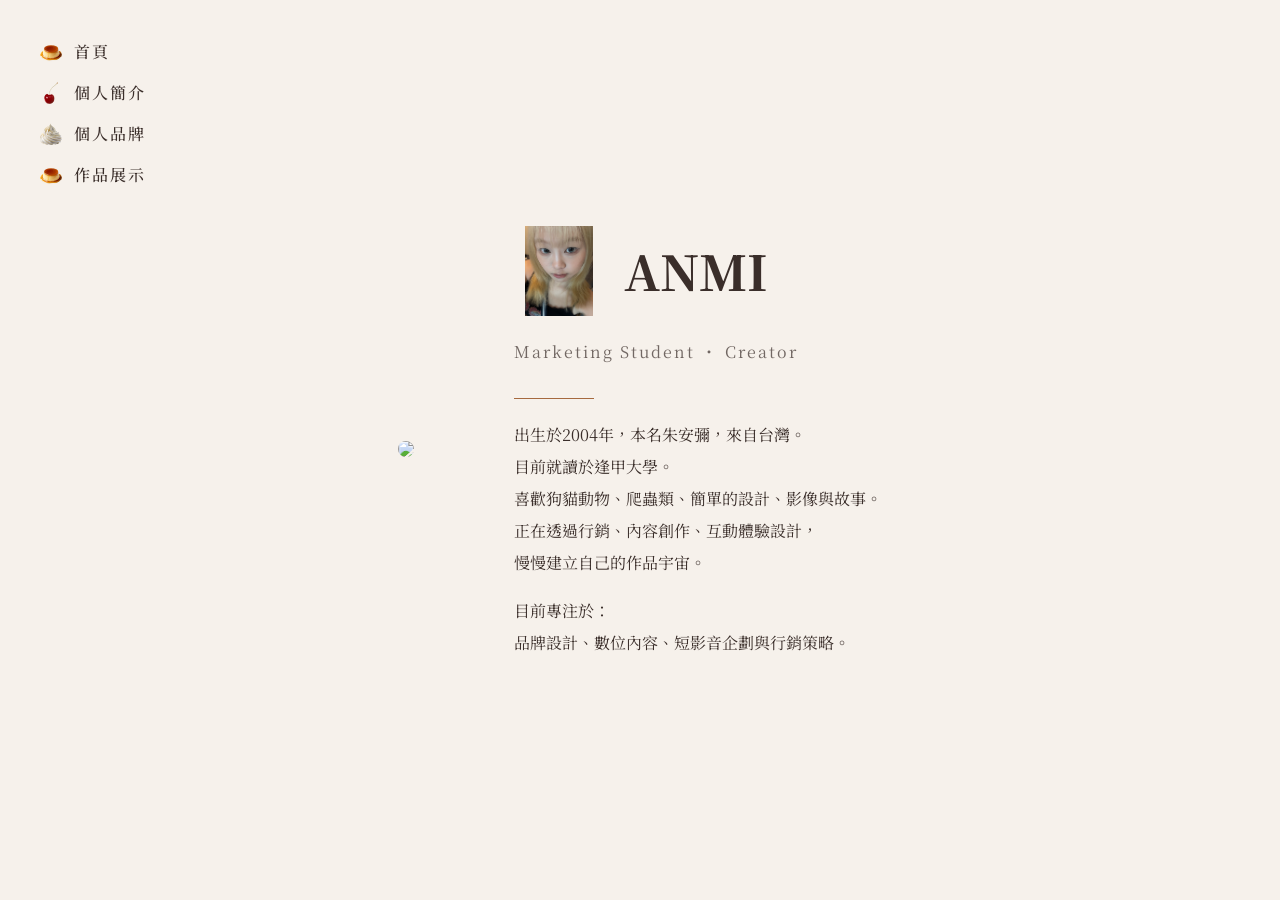
==== about.html @ d18559c6 "Portfolio website update" ====
<!DOCTYPE html>

<html lang="zh-Hant">

<head>

<meta charset="UTF-8">

<meta
name="viewport"
content="width=device-width, initial-scale=1.0">

<title>

About Anmi

</title>

<link
href="https://fonts.googleapis.com/css2?family=Noto+Serif+TC:wght@400;500&family=Zen+Old+Mincho&display=swap"
rel="stylesheet">

<link
rel="stylesheet"
href="style.css">

</head>

<body>

<nav class="side-menu">

<a href="index.html">

<img
src="images/pudding-icon.png">

首頁

</a>

<a href="about.html">

<img
src="images/cherry-icon.png">

個人簡介

</a>

<a href="brand.html">

<img
src="images/cream-icon.png">

個人品牌

</a>

<a href="projects.html">

<img
src="images/pudding-icon.png">

作品展示

</a>

</nav>

<div class="about-container">

<div class="profile-image">

<img
src="images/profile.png">

</div>

<div class="about-text">

<div class="name-row">

<img
src="images/me.jpg"
class="profile-small"
id="anmiPhoto">

<h1>

ANMI

</h1>

</div>

<p class="subtitle">

Marketing Student ・ Creator

</p>

<div class="line"></div>

<p>

出生於2004年，本名朱安彌，來自台灣。<br>

目前就讀於逢甲大學。<br>

喜歡狗貓動物、爬蟲類、簡單的設計、影像與故事。<br>

正在透過行銷、內容創作、互動體驗設計，<br>

慢慢建立自己的作品宇宙。

</p>

<p>

目前專注於：<br>

品牌設計、數位內容、短影音企劃與行銷策略。

</p>

</div>

</div>

<script>

const photo =
document.getElementById(
"anmiPhoto"
);

photo.addEventListener(
"click",

function(){

const eat =
confirm(

"⚠️ 請勿食用 ANMI！！\n\n否則他會缺一塊。\n\n是否確定要食用 ANMI？"

);

if(eat){

photo.src =
"images/me-bite.png";

}

}

);

</script>

</body>

</html>
---- style.css ----
body{
margin:0;
background:#F6F1EB;
font-family:'Noto Serif TC','Zen Old Mincho',serif;
color:#3A2E2A;
cursor:url("./images/fork.png") 8 8,pointer;
}

a,
a:hover,
.hotspot,
.hotspot:hover,
.side-menu a,
.side-menu a:hover{
cursor:url("./images/fork.png") 8 8,pointer;
}

body:active,
a:active,
.hotspot:active,
.side-menu a:active{
cursor:url("./images/fork-scoop.png") 8 8,pointer;
}

.container{
width:100%;
min-height:100vh;
display:flex;
flex-direction:column;
justify-content:center;
align-items:center;
}

.title{
margin-bottom:30px;
letter-spacing:6px;
font-weight:300;
font-size:32px;
}

.pudding-container{
position:relative;
width:540px;
}

.pudding{
width:100%;
display:block;
}

.hotspot{
position:absolute;
text-decoration:none;
color:#3A2E2A;
font-size:18px;
display:flex;
align-items:center;
gap:10px;
transition:.3s;
font-weight:500;
z-index:10;
}

.hotspot:hover{
transform:scale(1.08);
}

.hotspot-icon{
width:22px;
height:22px;
object-fit:contain;
display:block;
}

.cherry{
top:12%;
right:-28%;
}

.cream{
top:40%;
left:-28%;
}

.pudding-link{
bottom:12%;
right:-32%;
}

.side-menu{
position:absolute;
top:40px;
left:40px;
display:flex;
flex-direction:column;
gap:18px;
z-index:9999;
}

.side-menu a{
display:flex;
align-items:center;
gap:12px;
text-decoration:none;
color:#3A2E2A;
font-size:16px;
font-weight:500;
letter-spacing:2px;
transition:.3s;
}

.side-menu a:hover{
transform:translateX(8px);
color:#A66A3F;
}

.side-menu img{
width:22px;
height:22px;
object-fit:contain;
}
*{
cursor:url("./images/fork.png") 8 8,pointer;
}

*:active{
cursor:url("./images/fork-scoop.png") 8 8,pointer;
}
.about-container{

width:100%;

max-width:1100px;

margin:auto;

min-height:100vh;

display:flex;

align-items:center;

justify-content:center;

gap:100px;

padding:0 80px;

box-sizing:border-box;

}

.profile-image img{

width:320px;

border-radius:20px;

}

.about-text{

max-width:800px;

}

.about-text h1{

font-size:48px;

font-weight:800;

margin:0;

}

.subtitle{

letter-spacing:2px;

opacity:.7;

margin-bottom:30px;

}

.line{

width:80px;

height:1px;

background:#A66A3F;

margin:20px 0;

}

.about-text p{

line-height:2;

font-size:16px;

}
.name-row{

display:flex;

align-items:center;

gap:20px;

margin-bottom:20px;

}

.profile-small{

width:90px;

height:90px;

border-radius:50%;

object-fit:contain;

cursor:pointer;

border:2px solid #D9C2A8;

box-shadow:

0 4px 12px

rgba(0,0,0,.08);

}
.profile-small{
width:90px !important;
height:90px !important;
border-radius:0 !important;
border:none !important;
box-shadow:none !important;
object-fit:contain !important;
cursor:pointer;
transition:.35s;
}
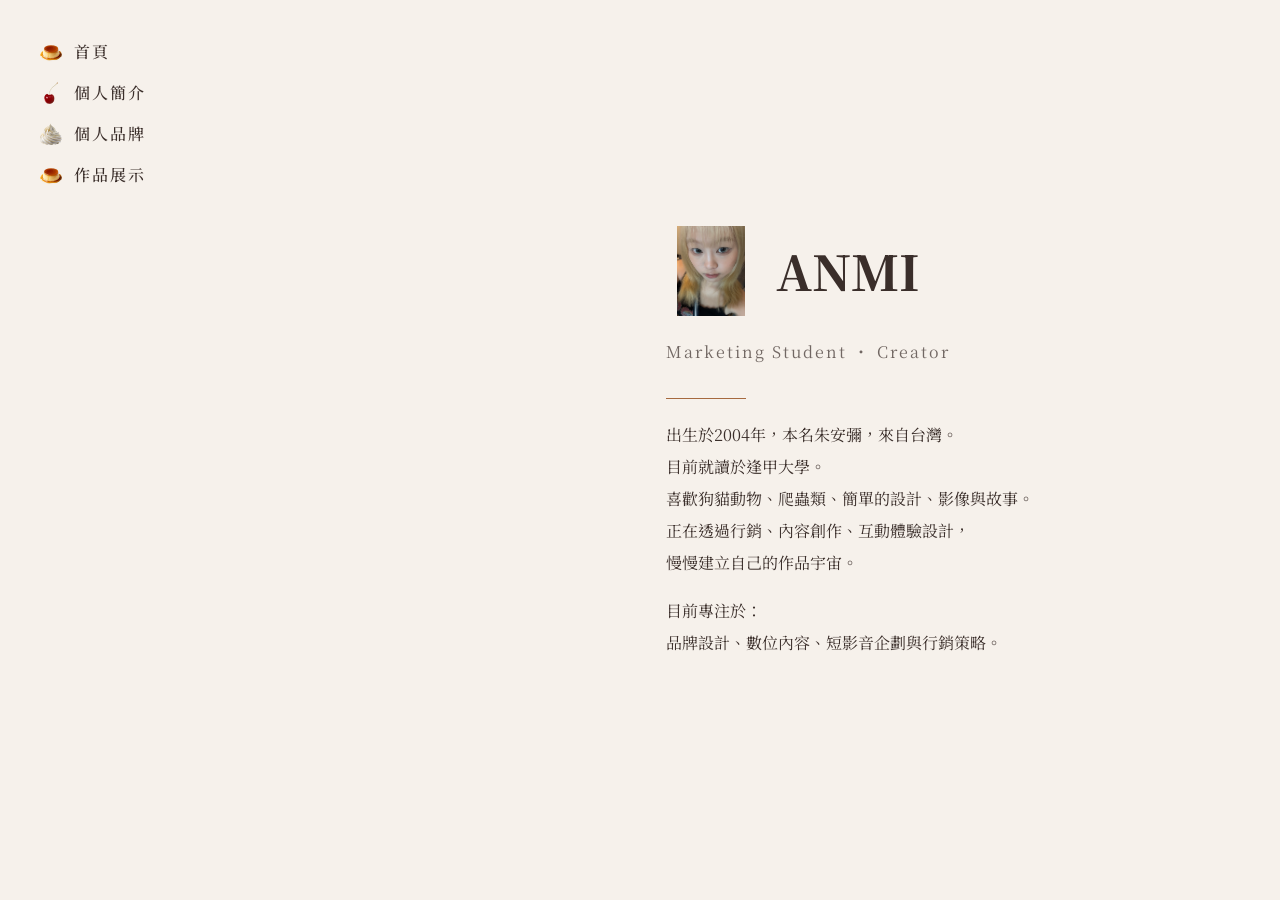
==== commit 1be22dd3: "popup update" ====
--- a/about.html
+++ b/about.html
@@ -1,165 +1,110 @@
 <!DOCTYPE html>
-
 <html lang="zh-Hant">
 
 <head>
+<meta charset="UTF-8">
+<meta name="viewport" content="width=device-width, initial-scale=1.0">
 
-<meta charset="UTF-8">
+<title>About Anmi</title>
 
-<meta
-name="viewport"
-content="width=device-width, initial-scale=1.0">
-
-<title>
-
-About Anmi
-
-</title>
-
-<link
-href="https://fonts.googleapis.com/css2?family=Noto+Serif+TC:wght@400;500&family=Zen+Old+Mincho&display=swap"
-rel="stylesheet">
-
-<link
-rel="stylesheet"
-href="style.css">
-
+<link href="https://fonts.googleapis.com/css2?family=Noto+Serif+TC:wght@400;500&family=Zen+Old+Mincho&display=swap" rel="stylesheet">
+<link rel="stylesheet" href="style.css">
 </head>
 
 <body>
 
 <nav class="side-menu">
+  <a href="index.html">
+    <img src="images/pudding-icon.png">
+    首頁
+  </a>
 
-<a href="index.html">
+  <a href="about.html">
+    <img src="images/cherry-icon.png">
+    個人簡介
+  </a>
 
-<img
-src="images/pudding-icon.png">
+  <a href="brand.html">
+    <img src="images/cream-icon.png">
+    個人品牌
+  </a>
 
-首頁
-
-</a>
-
-<a href="about.html">
-
-<img
-src="images/cherry-icon.png">
-
-個人簡介
-
-</a>
-
-<a href="brand.html">
-
-<img
-src="images/cream-icon.png">
-
-個人品牌
-
-</a>
-
-<a href="projects.html">
-
-<img
-src="images/pudding-icon.png">
-
-作品展示
-
-</a>
-
+  <a href="projects.html">
+    <img src="images/pudding-icon.png">
+    作品展示
+  </a>
 </nav>
 
 <div class="about-container">
 
-<div class="profile-image">
+  <div class="about-text">
 
-<img
-src="images/profile.png">
+    <div class="name-row">
+      <img src="images/me.jpg" class="profile-small" id="anmiPhoto">
+      <h1>ANMI</h1>
+    </div>
+
+    <p class="subtitle">Marketing Student ・ Creator</p>
+
+    <div class="line"></div>
+
+    <p>
+      出生於2004年，本名朱安彌，來自台灣。<br>
+      目前就讀於逢甲大學。<br>
+      喜歡狗貓動物、爬蟲類、簡單的設計、影像與故事。<br>
+      正在透過行銷、內容創作、互動體驗設計，<br>
+      慢慢建立自己的作品宇宙。
+    </p>
+
+    <p>
+      目前專注於：<br>
+      品牌設計、數位內容、短影音企劃與行銷策略。
+    </p>
+
+  </div>
 
 </div>
 
-<div class="about-text">
+<div id="eatPopup" class="popup">
+  <div class="popup-box">
 
-<div class="name-row">
+    <div class="popup-title">🚨SYSTEM ALERT🚨</div>
 
-<img
-src="images/me.jpg"
-class="profile-small"
-id="anmiPhoto">
+    <p>⚠️ 請勿食用 ANMI！！</p>
+    <p>否則他會缺一塊。</p>
+    <p>是否確定要食用 ANMI？</p>
 
-<h1>
+    <div class="popup-buttons">
+      <button id="eatBtn">仍要食用</button>
+      <button id="cancelBtn">放棄</button>
+    </div>
 
-ANMI
-
-</h1>
-
-</div>
-
-<p class="subtitle">
-
-Marketing Student ・ Creator
-
-</p>
-
-<div class="line"></div>
-
-<p>
-
-出生於2004年，本名朱安彌，來自台灣。<br>
-
-目前就讀於逢甲大學。<br>
-
-喜歡狗貓動物、爬蟲類、簡單的設計、影像與故事。<br>
-
-正在透過行銷、內容創作、互動體驗設計，<br>
-
-慢慢建立自己的作品宇宙。
-
-</p>
-
-<p>
-
-目前專注於：<br>
-
-品牌設計、數位內容、短影音企劃與行銷策略。
-
-</p>
-
-</div>
-
+  </div>
 </div>
 
 <script>
+window.addEventListener("DOMContentLoaded", function(){
 
-const photo =
-document.getElementById(
-"anmiPhoto"
-);
+  const photo = document.getElementById("anmiPhoto");
+  const popup = document.getElementById("eatPopup");
+  const eat = document.getElementById("eatBtn");
+  const cancel = document.getElementById("cancelBtn");
 
-photo.addEventListener(
-"click",
+  photo.addEventListener("click", function(){
+    popup.style.display = "flex";
+  });
 
-function(){
+  cancel.addEventListener("click", function(){
+    popup.style.display = "none";
+  });
 
-const eat =
-confirm(
+  eat.addEventListener("click", function(){
+    photo.src = "images/me-bite.png";
+    popup.style.display = "none";
+  });
 
-"⚠️ 請勿食用 ANMI！！\n\n否則他會缺一塊。\n\n是否確定要食用 ANMI？"
-
-);
-
-if(eat){
-
-photo.src =
-"images/me-bite.png";
-
-}
-
-}
-
-);
-
+});
 </script>
 
 </body>
-
 </html>
--- a/style.css
+++ b/style.css
@@ -119,12 +119,26 @@
 height:22px;
 object-fit:contain;
 }
-*{
-cursor:url("./images/fork.png") 8 8,pointer;
-}
-
-*:active{
-cursor:url("./images/fork-scoop.png") 8 8,pointer;
+html,
+body,
+*,
+a,
+button,
+img{
+
+cursor:url("./images/fork.png") 8 8,pointer !important;
+
+}
+
+html:active,
+body:active,
+*:active,
+a:active,
+button:active,
+img:active{
+
+cursor:url("./images/fork-scoop.png") 8 8,pointer !important;
+
 }
 .about-container{
 
@@ -144,20 +158,12 @@
 
 gap:100px;
 
-padding:0 80px;
+padding:0 80px 0 500px;
 
 box-sizing:border-box;
 
 }
 
-.profile-image img{
-
-width:320px;
-
-border-radius:20px;
-
-}
-
 .about-text{
 
 max-width:800px;
@@ -203,6 +209,7 @@
 font-size:16px;
 
 }
+
 .name-row{
 
 display:flex;
@@ -215,34 +222,172 @@
 
 }
 
+/* ANMI照片 */
+
 .profile-small{
 
 width:90px;
 
 height:90px;
 
-border-radius:50%;
-
 object-fit:contain;
 
 cursor:pointer;
 
-border:2px solid #D9C2A8;
+transition:.35s;
+
+display:block;
+
+}
+
+/* 復古視窗 */
+
+.popup{
+
+position:fixed;
+
+top:0;
+
+left:0;
+
+width:100%;
+
+height:100%;
+
+background:
+
+rgba(0,0,0,.25);
+
+display:none;
+
+justify-content:center;
+
+align-items:center;
+
+z-index:99999;
+
+backdrop-filter:
+
+blur(3px);
+
+}
+
+.popup-box{
+
+background:#F7F0E8;
+
+width:420px;
+
+padding:35px;
+
+border:
+
+3px solid #3A2E2A;
 
 box-shadow:
 
-0 4px 12px
-
-rgba(0,0,0,.08);
-
-}
-.profile-small{
-width:90px !important;
-height:90px !important;
-border-radius:0 !important;
-border:none !important;
-box-shadow:none !important;
-object-fit:contain !important;
-cursor:pointer;
-transition:.35s;
+8px 8px 0 #C8A37D;
+
+text-align:center;
+
+font-family:
+
+'Noto Serif TC';
+
+animation:
+
+popupShow .25s ease;
+
+}
+
+.popup-title{
+
+font-size:22px;
+
+font-weight:700;
+
+letter-spacing:3px;
+
+padding-bottom:12px;
+
+margin-bottom:20px;
+
+border-bottom:
+
+2px solid #3A2E2A;
+
+}
+
+.popup p{
+
+line-height:1.8;
+
+}
+
+.popup-buttons{
+
+display:flex;
+
+justify-content:center;
+
+gap:15px;
+
+margin-top:25px;
+
+}
+
+.popup button{
+
+background:white;
+
+border:
+
+2px solid #3A2E2A;
+
+padding:
+
+10px 18px;
+
+font-family:
+
+'Noto Serif TC';
+
+font-size:15px;
+
+transition:.2s;
+
+}
+
+.popup button:hover{
+
+background:#EADBC8;
+
+transform:
+
+translateY(-2px);
+
+}
+
+@keyframes popupShow{
+
+from{
+
+opacity:0;
+
+transform:
+
+scale(.9);
+
+}
+
+to{
+
+opacity:1;
+
+transform:
+
+scale(1);
+
+}
+
 }
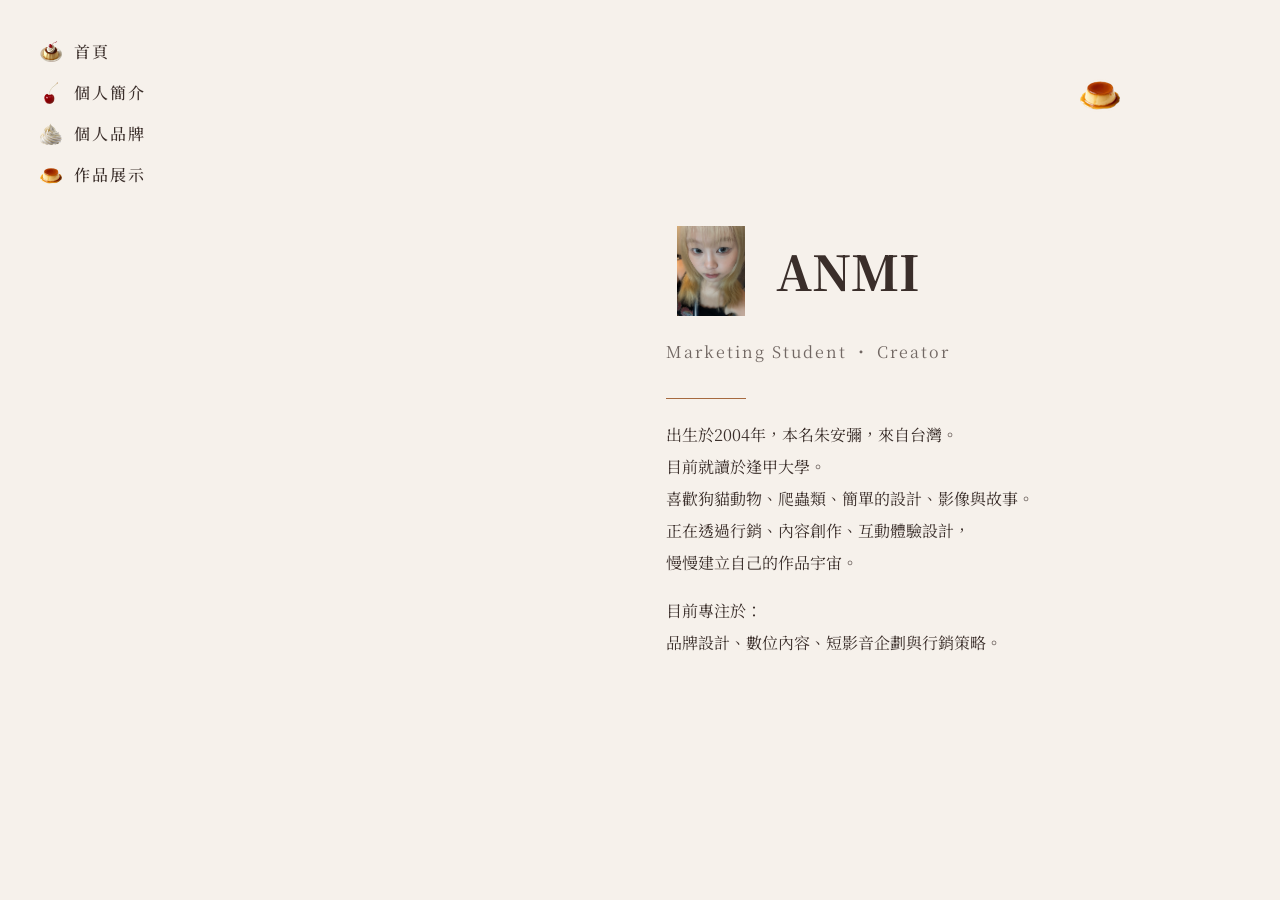
==== commit bfc62835: "music and sound effect update" ====
--- a/about.html
+++ b/about.html
@@ -13,9 +13,27 @@
 
 <body>
 
+  <audio
+id="bgm"
+loop>
+
+<source
+src="music/bgm.mp3"
+type="audio/mpeg">
+
+</audio>
+
+  <audio id="clickSound">
+
+<source
+src="music/click.mp3"
+type="audio/mpeg">
+
+</audio>
+
 <nav class="side-menu">
   <a href="index.html">
-    <img src="images/pudding-icon.png">
+    <img src="images/pudding.png">
     首頁
   </a>
 
@@ -82,6 +100,166 @@
   </div>
 </div>
 
+<div id="fall-area"></div>
+<div id="fall-area"></div>
+
+<script>
+const fallArea = document.getElementById("fall-area");
+
+const items = [
+  "images/cherry-icon.png",
+  "images/cream-icon.png",
+  "images/pudding-icon.png"
+];
+
+const placed = [];
+const size = 40;
+
+function snap(value){
+  return Math.floor(value / size) * size;
+}
+
+function settleColumn(x){
+  const column = placed
+    .filter(p => p.x === x)
+    .sort((a,b) => b.y - a.y);
+
+  column.forEach((p, index) => {
+    p.y = window.innerHeight - size - index * size;
+    p.el.style.left = p.x + "px";
+    p.el.style.top = p.y + "px";
+  });
+}
+
+function removePlaced(item){
+  const oldX = item.x;
+  item.el.remove();
+
+  const index = placed.indexOf(item);
+  if(index !== -1){
+    placed.splice(index,1);
+  }
+
+  settleColumn(oldX);
+}
+
+function checkNearbySame(item){
+  const target = placed.find(p => {
+    if(p === item) return false;
+
+    const closeX = Math.abs(p.x - item.x) <= size;
+    const closeY = Math.abs(p.y - item.y) <= size;
+
+    return closeX && closeY && p.type === item.type;
+  });
+
+  if(target){
+    removePlaced(item);
+    removePlaced(target);
+    return true;
+  }
+
+  return false;
+}
+
+function enableDrag(item){
+  let dragging = false;
+  let moved = false;
+
+  item.el.addEventListener("mousedown", function(e){
+    dragging = true;
+    moved = false;
+    item.el.classList.add("dragging");
+  });
+
+  document.addEventListener("mousemove", function(e){
+    if(!dragging) return;
+
+    moved = true;
+
+    item.el.style.left = e.clientX - size/2 + "px";
+    item.el.style.top = e.clientY - size/2 + "px";
+  });
+
+  document.addEventListener("mouseup", function(e){
+    if(!dragging) return;
+
+    dragging = false;
+    item.el.classList.remove("dragging");
+
+    if(!moved){
+      removePlaced(item);
+      return;
+    }
+
+    item.x = snap(e.clientX - size/2);
+    item.y = snap(e.clientY - size/2);
+
+    item.el.style.left = item.x + "px";
+    item.el.style.top = item.y + "px";
+
+    checkNearbySame(item);
+    settleColumn(item.x);
+  });
+}
+
+function createItem(){
+  const img = document.createElement("img");
+  const type = Math.floor(Math.random() * items.length);
+
+  img.src = items[type];
+  img.className = "fall-item";
+
+  let x = snap(Math.random() * (window.innerWidth - size));
+  let y = -size;
+  let speed = 2;
+
+  img.style.left = x + "px";
+  img.style.top = y + "px";
+
+  fallArea.appendChild(img);
+
+  function drop(){
+    const nextY = y + speed;
+
+    const hitFloor = nextY >= window.innerHeight - size;
+
+    const hitItem = placed.find(p => {
+      return p.x === x && nextY + size >= p.y;
+    });
+
+    if(hitFloor || hitItem){
+      y = hitItem ? hitItem.y - size : window.innerHeight - size;
+
+      img.style.top = y + "px";
+
+      const newItem = {
+        x:x,
+        y:y,
+        type:type,
+        el:img
+      };
+
+      placed.push(newItem);
+      enableDrag(newItem);
+      checkNearbySame(newItem);
+      settleColumn(x);
+
+      return;
+    }
+
+    y = nextY;
+    img.style.top = y + "px";
+
+    requestAnimationFrame(drop);
+  }
+
+  drop();
+}
+
+setInterval(createItem, 1200);
+</script>
+
 <script>
 window.addEventListener("DOMContentLoaded", function(){
 
@@ -106,5 +284,35 @@
 });
 </script>
 
+<script>
+const bgm = document.getElementById("bgm");
+
+document.addEventListener("click", function(e){
+
+  const link = e.target.closest("a");
+
+  if(bgm && bgm.paused){
+    bgm.play().catch(()=>{});
+  }
+
+  const clickAudio = new Audio("music/click.mp3");
+  clickAudio.volume = 0.5;
+  clickAudio.play().catch(()=>{});
+
+  if(link){
+    e.preventDefault();
+
+    setTimeout(function(){
+      window.location.href = link.href;
+    }, 600);
+  }
+
+});
+</script>
+
+<audio id="bgm" autoplay loop>
+  <source src="music/bgm.mp3" type="audio/mpeg">
+</audio>
+
 </body>
 </html>
--- a/style.css
+++ b/style.css
@@ -390,4 +390,29 @@
 
 }
 
+}
+#fall-area{
+position:fixed;
+top:0;
+left:0;
+width:100%;
+height:100%;
+overflow:hidden;
+z-index:9998;
+pointer-events:none;
+}
+
+.fall-item{
+position:absolute;
+width:40px;
+height:40px;
+object-fit:contain;
+pointer-events:auto;
+user-select:none;
+transition:.2s;
+}
+
+.fall-item.dragging{
+z-index:99999;
+transform:scale(1.2);
 }
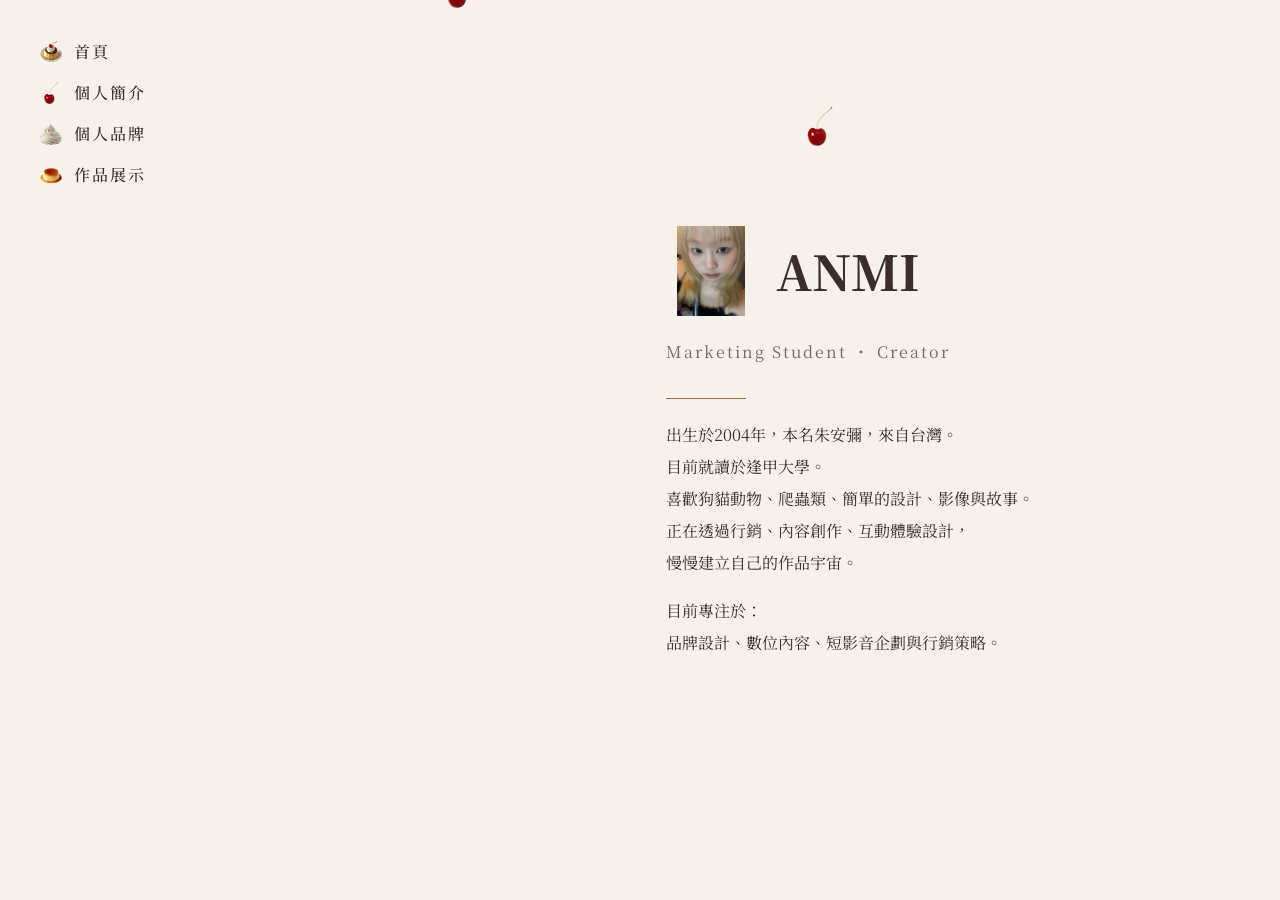
==== commit 34e01071: "bite sound effect update" ====
--- a/about.html
+++ b/about.html
@@ -13,22 +13,8 @@
 
 <body>
 
-  <audio
-id="bgm"
-loop>
-
-<source
-src="music/bgm.mp3"
-type="audio/mpeg">
-
-</audio>
-
-  <audio id="clickSound">
-
-<source
-src="music/click.mp3"
-type="audio/mpeg">
-
+<audio id="bgm" autoplay loop>
+  <source src="music/bgm.mp3" type="audio/mpeg">
 </audio>
 
 <nav class="side-menu">
@@ -54,7 +40,6 @@
 </nav>
 
 <div class="about-container">
-
   <div class="about-text">
 
     <div class="name-row">
@@ -80,7 +65,6 @@
     </p>
 
   </div>
-
 </div>
 
 <div id="eatPopup" class="popup">
@@ -100,7 +84,6 @@
   </div>
 </div>
 
-<div id="fall-area"></div>
 <div id="fall-area"></div>
 
 <script>
@@ -115,6 +98,12 @@
 const placed = [];
 const size = 40;
 
+function playBite(){
+  const biteAudio = new Audio("music/bite.mp3");
+  biteAudio.volume = 0.1;
+  biteAudio.play().catch(()=>{});
+}
+
 function snap(value){
   return Math.floor(value / size) * size;
 }
@@ -133,6 +122,9 @@
 
 function removePlaced(item){
   const oldX = item.x;
+
+  playBite();
+
   item.el.remove();
 
   const index = placed.indexOf(item);
@@ -177,8 +169,8 @@
 
     moved = true;
 
-    item.el.style.left = e.clientX - size/2 + "px";
-    item.el.style.top = e.clientY - size/2 + "px";
+    item.el.style.left = e.clientX - size / 2 + "px";
+    item.el.style.top = e.clientY - size / 2 + "px";
   });
 
   document.addEventListener("mouseup", function(e){
@@ -192,8 +184,8 @@
       return;
     }
 
-    item.x = snap(e.clientX - size/2);
-    item.y = snap(e.clientY - size/2);
+    item.x = snap(e.clientX - size / 2);
+    item.y = snap(e.clientY - size / 2);
 
     item.el.style.left = item.x + "px";
     item.el.style.top = item.y + "px";
@@ -234,10 +226,10 @@
       img.style.top = y + "px";
 
       const newItem = {
-        x:x,
-        y:y,
-        type:type,
-        el:img
+        x: x,
+        y: y,
+        type: type,
+        el: img
       };
 
       placed.push(newItem);
@@ -263,56 +255,57 @@
 <script>
 window.addEventListener("DOMContentLoaded", function(){
 
+  const bgm = document.getElementById("bgm");
   const photo = document.getElementById("anmiPhoto");
   const popup = document.getElementById("eatPopup");
   const eat = document.getElementById("eatBtn");
   const cancel = document.getElementById("cancelBtn");
 
+  bgm.volume = 0.3;
+
+  bgm.play().catch(function(){
+    document.addEventListener("click", function(){
+      bgm.play().catch(()=>{});
+    }, {once:true});
+  });
+
   photo.addEventListener("click", function(){
+    bgm.pause();
     popup.style.display = "flex";
   });
 
   cancel.addEventListener("click", function(){
     popup.style.display = "none";
+    bgm.play().catch(()=>{});
   });
 
   eat.addEventListener("click", function(){
+    playBite();
+
     photo.src = "images/me-bite.png";
     popup.style.display = "none";
+
+    bgm.play().catch(()=>{});
+  });
+
+  document.addEventListener("click", function(e){
+    const link = e.target.closest("a");
+
+    if(link){
+      const clickAudio = new Audio("music/click.mp3");
+      clickAudio.volume = 0.5;
+      clickAudio.play().catch(()=>{});
+
+      e.preventDefault();
+
+      setTimeout(function(){
+        window.location.href = link.href;
+      }, 600);
+    }
   });
 
 });
 </script>
 
-<script>
-const bgm = document.getElementById("bgm");
-
-document.addEventListener("click", function(e){
-
-  const link = e.target.closest("a");
-
-  if(bgm && bgm.paused){
-    bgm.play().catch(()=>{});
-  }
-
-  const clickAudio = new Audio("music/click.mp3");
-  clickAudio.volume = 0.5;
-  clickAudio.play().catch(()=>{});
-
-  if(link){
-    e.preventDefault();
-
-    setTimeout(function(){
-      window.location.href = link.href;
-    }, 600);
-  }
-
-});
-</script>
-
-<audio id="bgm" autoplay loop>
-  <source src="music/bgm.mp3" type="audio/mpeg">
-</audio>
-
 </body>
 </html>
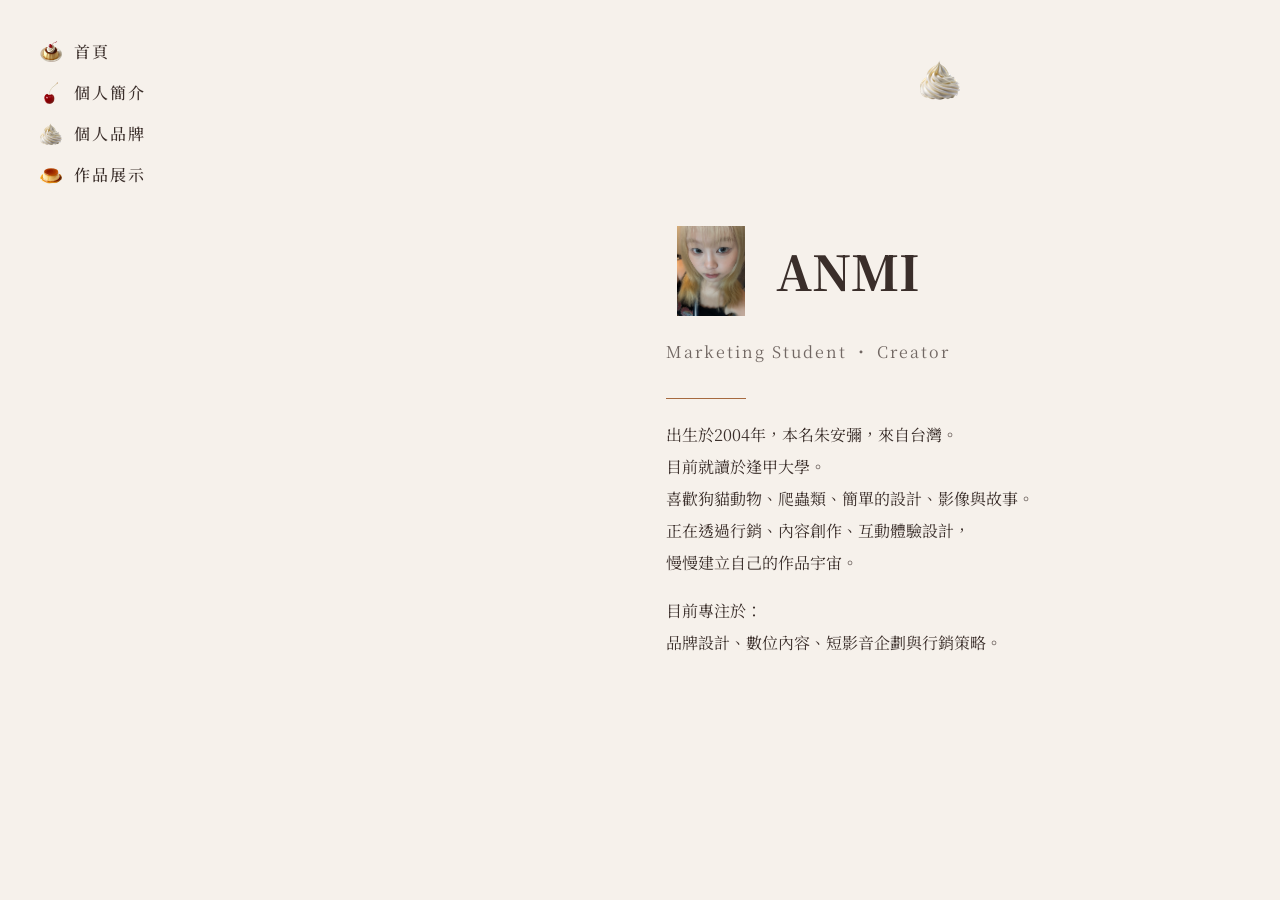
==== commit 87be2275: "sound effect added" ====
--- a/about.html
+++ b/about.html
@@ -123,8 +123,6 @@
 function removePlaced(item){
   const oldX = item.x;
 
-  playBite();
-
   item.el.remove();
 
   const index = placed.indexOf(item);
@@ -261,7 +259,7 @@
   const eat = document.getElementById("eatBtn");
   const cancel = document.getElementById("cancelBtn");
 
-  bgm.volume = 0.3;
+  bgm.volume = 0.08;
 
   bgm.play().catch(function(){
     document.addEventListener("click", function(){
--- a/style.css
+++ b/style.css
@@ -3,23 +3,24 @@
 background:#F6F1EB;
 font-family:'Noto Serif TC','Zen Old Mincho',serif;
 color:#3A2E2A;
-cursor:url("./images/fork.png") 8 8,pointer;
-}
-
+}
+
+html,
+body,
+*,
 a,
-a:hover,
-.hotspot,
-.hotspot:hover,
-.side-menu a,
-.side-menu a:hover{
-cursor:url("./images/fork.png") 8 8,pointer;
-}
-
+button,
+img{
+cursor:url("./images/fork.png") 8 8,pointer !important;
+}
+
+html:active,
 body:active,
+*:active,
 a:active,
-.hotspot:active,
-.side-menu a:active{
-cursor:url("./images/fork-scoop.png") 8 8,pointer;
+button:active,
+img:active{
+cursor:url("./images/fork-scoop.png") 8 8,pointer !important;
 }
 
 .container{
@@ -119,278 +120,140 @@
 height:22px;
 object-fit:contain;
 }
-html,
-body,
-*,
-a,
-button,
-img{
-
-cursor:url("./images/fork.png") 8 8,pointer !important;
-
-}
-
-html:active,
-body:active,
-*:active,
-a:active,
-button:active,
-img:active{
-
-cursor:url("./images/fork-scoop.png") 8 8,pointer !important;
-
-}
+
+/* About */
+
 .about-container{
-
 width:100%;
-
 max-width:1100px;
-
 margin:auto;
-
 min-height:100vh;
-
-display:flex;
-
-align-items:center;
-
+display:flex;
+align-items:center;
 justify-content:center;
-
 gap:100px;
-
 padding:0 80px 0 500px;
-
 box-sizing:border-box;
-
 }
 
 .about-text{
-
 max-width:800px;
-
 }
 
 .about-text h1{
-
 font-size:48px;
-
 font-weight:800;
-
 margin:0;
-
 }
 
 .subtitle{
-
 letter-spacing:2px;
-
 opacity:.7;
-
 margin-bottom:30px;
-
 }
 
 .line{
-
 width:80px;
-
 height:1px;
-
 background:#A66A3F;
-
 margin:20px 0;
-
 }
 
 .about-text p{
-
 line-height:2;
-
 font-size:16px;
-
 }
 
 .name-row{
-
-display:flex;
-
-align-items:center;
-
+display:flex;
+align-items:center;
 gap:20px;
-
 margin-bottom:20px;
-
-}
-
-/* ANMI照片 */
+}
 
 .profile-small{
-
 width:90px;
-
 height:90px;
-
 object-fit:contain;
-
-cursor:pointer;
-
 transition:.35s;
-
 display:block;
-
-}
-
-/* 復古視窗 */
+}
+
+/* Popup */
 
 .popup{
-
 position:fixed;
-
 top:0;
-
 left:0;
-
 width:100%;
-
 height:100%;
-
-background:
-
-rgba(0,0,0,.25);
-
+background:rgba(0,0,0,.25);
 display:none;
-
 justify-content:center;
-
-align-items:center;
-
+align-items:center;
 z-index:99999;
-
-backdrop-filter:
-
-blur(3px);
-
+backdrop-filter:blur(3px);
 }
 
 .popup-box{
-
 background:#F7F0E8;
-
 width:420px;
-
 padding:35px;
-
-border:
-
-3px solid #3A2E2A;
-
-box-shadow:
-
-8px 8px 0 #C8A37D;
-
+border:3px solid #3A2E2A;
+box-shadow:8px 8px 0 #C8A37D;
 text-align:center;
-
-font-family:
-
-'Noto Serif TC';
-
-animation:
-
-popupShow .25s ease;
-
+font-family:'Noto Serif TC';
+animation:popupShow .25s ease;
 }
 
 .popup-title{
-
 font-size:22px;
-
 font-weight:700;
-
 letter-spacing:3px;
-
 padding-bottom:12px;
-
 margin-bottom:20px;
-
-border-bottom:
-
-2px solid #3A2E2A;
-
+border-bottom:2px solid #3A2E2A;
 }
 
 .popup p{
-
 line-height:1.8;
-
 }
 
 .popup-buttons{
-
-display:flex;
-
+display:flex;
 justify-content:center;
-
 gap:15px;
-
 margin-top:25px;
-
 }
 
 .popup button{
-
 background:white;
-
-border:
-
-2px solid #3A2E2A;
-
-padding:
-
-10px 18px;
-
-font-family:
-
-'Noto Serif TC';
-
+border:2px solid #3A2E2A;
+padding:10px 18px;
+font-family:'Noto Serif TC';
 font-size:15px;
-
 transition:.2s;
-
 }
 
 .popup button:hover{
-
 background:#EADBC8;
-
-transform:
-
-translateY(-2px);
-
+transform:translateY(-2px);
 }
 
 @keyframes popupShow{
-
 from{
-
 opacity:0;
-
-transform:
-
-scale(.9);
-
+transform:scale(.9);
 }
 
 to{
-
 opacity:1;
-
-transform:
-
-scale(1);
-
-}
-
-}
+transform:scale(1);
+}
+}
+
+/* Falling icons */
+
 #fall-area{
 position:fixed;
 top:0;
@@ -415,4 +278,531 @@
 .fall-item.dragging{
 z-index:99999;
 transform:scale(1.2);
+}
+
+/* Brand page */
+
+.brand-layout{
+min-height:100vh;
+display:flex;
+align-items:center;
+justify-content:center;
+gap:90px;
+padding:100px 80px 80px 220px;
+box-sizing:border-box;
+}
+
+.brand-text{
+width:620px;
+line-height:2;
+padding: left 40px;;
+}
+
+/* Logo beside brand name */
+
+.brand-header{
+display:flex;
+align-items:center;
+gap:18px;
+margin-bottom:30px;
+white-space:nowrap;
+}
+
+.brand-logo{
+width:90px;
+height:90px;
+border-radius:50%;
+background:#FFFDF8;
+padding:0px;
+object-fit:contain;
+border:4px solid #E8D9C7;
+box-shadow:0 6px 16px rgba(0,0,0,.08);
+flex-shrink:0;
+}
+
+.brand-header h1{
+margin:0;
+}
+
+.brand-header .brand-subtitle{
+margin-top:8px;
+margin-bottom:0;
+}
+
+.brand-text h1{
+font-size:35px;
+margin:0;
+letter-spacing:3px;
+}
+
+.brand-subtitle{
+font-size:30px;
+letter-spacing:4px;
+opacity:.75;
+margin-bottom:30px;
+}
+
+.bark{
+font-weight:700;
+letter-spacing:2px;
+}
+
+.brand-ig{
+display:inline-block;
+margin-top:25px;
+text-decoration:none;
+color:#A66A3F;
+padding-bottom:4px;
+transition:.25s;
+}
+
+.brand-ig:hover{
+opacity:.7;
+transform:translateX(4px);
+}
+
+/* Freezer display */
+
+.brand-display{
+position:relative;
+width:430px;
+height:720px;
+display:flex;
+justify-content:center;
+align-items:center;
+}
+
+.freezer{
+position:absolute;
+width:100%;
+z-index:1;
+}
+
+.product{
+
+position:absolute;
+
+z-index:5;
+
+object-fit:contain;
+
+transition:.3s;
+
+filter:
+
+drop-shadow(
+0 0 12px
+rgba(255,245,220,.7)
+);
+
+animation:
+
+productStartup .9s ease-out;
+
+}
+
+@keyframes productStartup{
+
+0%{
+
+opacity:.3;
+
+filter:
+
+brightness(.5)
+drop-shadow(
+0 0 4px
+rgba(255,245,220,.3)
+);
+
+}
+
+30%{
+
+opacity:1;
+
+filter:
+
+brightness(1.3)
+drop-shadow(
+0 0 18px
+rgba(255,245,220,.9)
+);
+
+}
+
+100%{
+
+filter:
+
+brightness(1)
+drop-shadow(
+0 0 12px
+rgba(255,245,220,.7)
+);
+
+}
+
+}
+
+.product:hover{
+transform:scale(1.08);
+}
+
+.p1{
+width:100px;
+top:150px;
+left:80px;
+}
+
+.p2{
+width:100px;
+top:150px;
+right:80px;
+}
+
+.p3{
+width:90px;
+top:335px;
+left:85px;
+}
+
+.p4{
+width:100px;
+top:330px;
+right:80px;
+}
+
+.p5{
+width:90px;
+bottom:170px;
+left:80px;
+}
+
+.freezer{
+
+position:absolute;
+
+width:100%;
+
+z-index:1;
+
+animation:
+
+freezerStartup .9s ease-out,
+
+freezerFlicker 6s infinite 1.2s;
+
+}
+
+@keyframes freezerStartup{
+
+0%{
+
+filter:
+
+brightness(.2);
+
+}
+
+12%{
+
+filter:
+
+brightness(1.4);
+
+}
+
+20%{
+
+filter:
+
+brightness(.4);
+
+}
+
+35%{
+
+filter:
+
+brightness(1.3);
+
+}
+
+50%{
+
+filter:
+
+brightness(.6);
+
+}
+
+70%{
+
+filter:
+
+brightness(1.15);
+
+}
+
+100%{
+
+filter:
+
+brightness(1);
+
+}
+
+}
+
+@keyframes freezerFlicker{
+
+0%,87%,100%{
+
+filter:
+
+brightness(1);
+
+}
+
+89%{
+
+filter:
+
+brightness(1.18);
+
+}
+
+90%{
+
+filter:
+
+brightness(.82);
+
+}
+
+91%{
+
+filter:
+
+brightness(1.08);
+
+}
+
+}
+
+@media (max-width: 768px){
+
+body{
+overflow-x:hidden;
+}
+
+.side-menu{
+
+position:static;
+
+display:flex;
+
+flex-direction:row;
+
+justify-content:center;
+
+align-items:center;
+
+gap:10px;
+
+padding:18px 8px;
+
+flex-wrap:nowrap;
+
+overflow-x:auto;
+
+white-space:nowrap;
+
+}
+
+.side-menu a{
+
+font-size:13px;
+
+letter-spacing:0;
+
+gap:5px;
+
+flex-shrink:0;
+
+}
+
+.side-menu img{
+
+width:18px;
+
+height:18px;
+
+flex-shrink:0;
+
+}
+
+/* 主頁布丁 */
+
+.pudding-container{
+
+width:62vw;
+
+max-width:250px;
+
+}
+
+.title{
+font-size:24px;
+letter-spacing:3px;
+text-align:center;
+}
+
+.pudding-container{
+width:78vw;
+}
+
+.hotspot{
+font-size:14px;
+gap:6px;
+}
+
+.hotspot-icon{
+width:18px;
+height:18px;
+}
+
+.cherry{
+
+top:10%;
+
+right:-12%;
+
+}
+
+.cream{
+
+top:42%;
+
+left:-12%;
+
+}
+
+.pudding-link{
+
+bottom:8%;
+
+right:-12%;
+
+}
+/* 個人簡介 */
+
+.about-container{
+min-height:auto;
+padding:40px 28px 80px;
+display:block;
+}
+
+.about-text{
+max-width:100%;
+}
+
+.about-text h1{
+font-size:38px;
+}
+
+.about-text p{
+font-size:15px;
+line-height:2;
+}
+
+.name-row{
+gap:14px;
+}
+
+.profile-small{
+width:76px;
+height:76px;
+}
+
+/* 個人品牌 */
+
+.brand-layout{
+min-height:auto;
+display:flex;
+flex-direction:column;
+padding:40px 24px 80px;
+gap:40px;
+}
+
+.brand-text{
+width:100%;
+line-height:2;
+}
+
+.brand-header{
+gap:14px;
+white-space:normal;
+}
+
+.brand-logo{
+width:76px;
+height:76px;
+}
+
+.brand-text h1{
+font-size:26px;
+letter-spacing:2px;
+white-space:normal;
+}
+
+.brand-subtitle{
+font-size:22px;
+}
+
+.brand-display{
+width:90vw;
+height:150vw;
+max-height:680px;
+}
+
+/* 手機版冰箱商品位置 */
+
+.brand-display{
+width:82vw;
+height:136vw;
+max-height:640px;
+}
+
+.p1{
+width:19vw;
+top:22vw;
+left:15vw;
+}
+
+.p2{
+width:19vw;
+top:22vw;
+right:15vw;
+}
+
+.p3{
+width:17vw;
+top:59vw;
+left:17vw;
+}
+
+.p4{
+width:19vw;
+top:58vw;
+right:15vw;
+}
+
+.p5{
+width:17vw;
+bottom:31vw;
+left:16vw;
+}
+
 }
